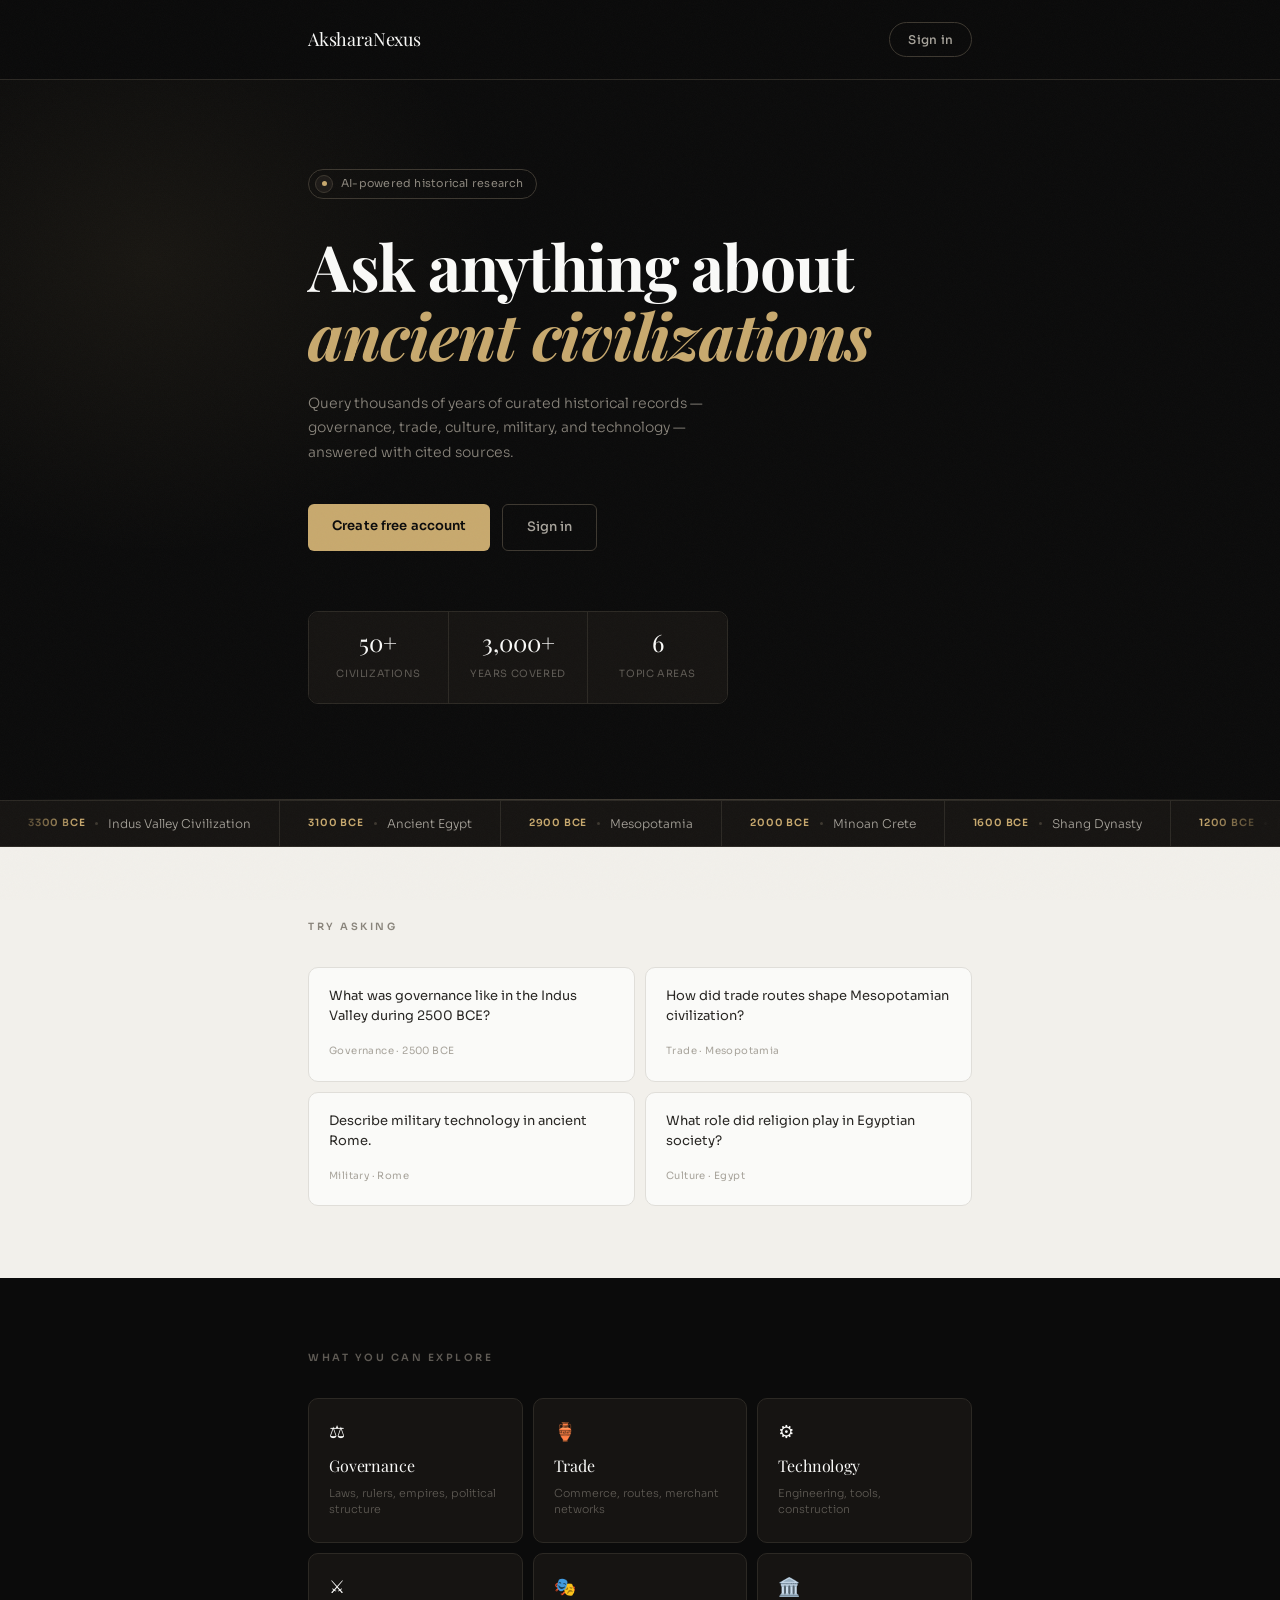
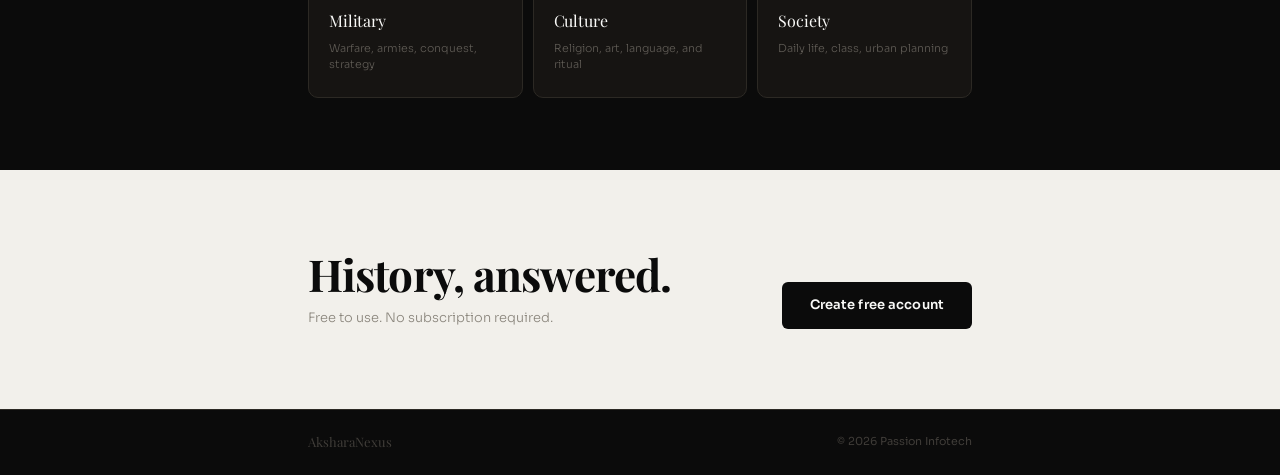
==== src/main/resources/AI/index.html @ 21441aad "shit ton of work done again" ====
<!DOCTYPE html>
<html lang="en">
<head>
    <meta charset="UTF-8">
    <meta name="viewport" content="width=device-width, initial-scale=1.0">
    <title>AksharaNexus — Historical Knowledge Oracle</title>
    <link rel="stylesheet" href="css/base.css">
    <link rel="stylesheet" href="css/landing.css">
</head>
<body>

<nav class="nav">
    <div class="container">
        <a href="index.html" class="nav-brand">AksharaNexus</a>
        <a href="login.html" class="nav-signin cta-login">Sign in</a>
    </div>
</nav>

<section class="hero">
    <div class="container">
        <div class="hero-pill">
            <span class="hero-pill-dot"></span>
            AI-powered historical research
        </div>
        <h1>Ask anything about<br><em>ancient civilizations</em></h1>
        <p class="hero-sub">Query thousands of years of curated historical records — governance, trade, culture, military, and technology — answered with cited sources.</p>
        <div class="hero-actions">
            <a href="register.html" class="btn-primary cta-register">Create free account</a>
            <a href="login.html" class="btn-ghost cta-login">Sign in</a>
        </div>
        <div class="stat-strip">
            <div class="stat-item">
                <span class="stat-value">50+</span>
                <span class="stat-label">Civilizations</span>
            </div>
            <div class="stat-item">
                <span class="stat-value">3,000+</span>
                <span class="stat-label">Years covered</span>
            </div>
            <div class="stat-item">
                <span class="stat-value">6</span>
                <span class="stat-label">Topic areas</span>
            </div>
        </div>
    </div>
</section>

<!-- Auto-scrolling civilization timeline strip -->
<div class="timeline-strip" aria-hidden="true">
    <div class="timeline-track" id="timeline-track">
        <div class="timeline-item"><span class="timeline-era">3300 BCE</span><span class="timeline-dot"></span><span class="timeline-civ">Indus Valley Civilization</span></div>
        <div class="timeline-item"><span class="timeline-era">3100 BCE</span><span class="timeline-dot"></span><span class="timeline-civ">Ancient Egypt</span></div>
        <div class="timeline-item"><span class="timeline-era">2900 BCE</span><span class="timeline-dot"></span><span class="timeline-civ">Mesopotamia</span></div>
        <div class="timeline-item"><span class="timeline-era">2000 BCE</span><span class="timeline-dot"></span><span class="timeline-civ">Minoan Crete</span></div>
        <div class="timeline-item"><span class="timeline-era">1600 BCE</span><span class="timeline-dot"></span><span class="timeline-civ">Shang Dynasty</span></div>
        <div class="timeline-item"><span class="timeline-era">1200 BCE</span><span class="timeline-dot"></span><span class="timeline-civ">Phoenicia</span></div>
        <div class="timeline-item"><span class="timeline-era">800 BCE</span><span class="timeline-dot"></span><span class="timeline-civ">Ancient Greece</span></div>
        <div class="timeline-item"><span class="timeline-era">550 BCE</span><span class="timeline-dot"></span><span class="timeline-civ">Achaemenid Persia</span></div>
        <div class="timeline-item"><span class="timeline-era">321 BCE</span><span class="timeline-dot"></span><span class="timeline-civ">Maurya Empire</span></div>
        <div class="timeline-item"><span class="timeline-era">264 BCE</span><span class="timeline-dot"></span><span class="timeline-civ">Roman Republic</span></div>
        <div class="timeline-item"><span class="timeline-era">206 BCE</span><span class="timeline-dot"></span><span class="timeline-civ">Han Dynasty</span></div>
        <div class="timeline-item"><span class="timeline-era">100 CE</span><span class="timeline-dot"></span><span class="timeline-civ">Kushan Empire</span></div>
        <!-- duplicate for seamless loop -->
        <div class="timeline-item"><span class="timeline-era">3300 BCE</span><span class="timeline-dot"></span><span class="timeline-civ">Indus Valley Civilization</span></div>
        <div class="timeline-item"><span class="timeline-era">3100 BCE</span><span class="timeline-dot"></span><span class="timeline-civ">Ancient Egypt</span></div>
        <div class="timeline-item"><span class="timeline-era">2900 BCE</span><span class="timeline-dot"></span><span class="timeline-civ">Mesopotamia</span></div>
        <div class="timeline-item"><span class="timeline-era">2000 BCE</span><span class="timeline-dot"></span><span class="timeline-civ">Minoan Crete</span></div>
        <div class="timeline-item"><span class="timeline-era">1600 BCE</span><span class="timeline-dot"></span><span class="timeline-civ">Shang Dynasty</span></div>
        <div class="timeline-item"><span class="timeline-era">1200 BCE</span><span class="timeline-dot"></span><span class="timeline-civ">Phoenicia</span></div>
        <div class="timeline-item"><span class="timeline-era">800 BCE</span><span class="timeline-dot"></span><span class="timeline-civ">Ancient Greece</span></div>
        <div class="timeline-item"><span class="timeline-era">550 BCE</span><span class="timeline-dot"></span><span class="timeline-civ">Achaemenid Persia</span></div>
        <div class="timeline-item"><span class="timeline-era">321 BCE</span><span class="timeline-dot"></span><span class="timeline-civ">Maurya Empire</span></div>
        <div class="timeline-item"><span class="timeline-era">264 BCE</span><span class="timeline-dot"></span><span class="timeline-civ">Roman Republic</span></div>
        <div class="timeline-item"><span class="timeline-era">206 BCE</span><span class="timeline-dot"></span><span class="timeline-civ">Han Dynasty</span></div>
        <div class="timeline-item"><span class="timeline-era">100 CE</span><span class="timeline-dot"></span><span class="timeline-civ">Kushan Empire</span></div>
    </div>
</div>

<section class="section-white">
    <div class="container">
        <div class="section-label reveal">Try asking</div>
        <div class="queries-grid">
            <a href="register.html" class="query-card reveal">
                <span class="query-text">What was governance like in the Indus Valley during 2500 BCE?</span>
                <div class="query-meta"><span class="query-tag">Governance · 2500 BCE</span><span class="query-arrow">→</span></div>
            </a>
            <a href="register.html" class="query-card reveal" style="transition-delay:0.07s">
                <span class="query-text">How did trade routes shape Mesopotamian civilization?</span>
                <div class="query-meta"><span class="query-tag">Trade · Mesopotamia</span><span class="query-arrow">→</span></div>
            </a>
            <a href="register.html" class="query-card reveal" style="transition-delay:0.13s">
                <span class="query-text">Describe military technology in ancient Rome.</span>
                <div class="query-meta"><span class="query-tag">Military · Rome</span><span class="query-arrow">→</span></div>
            </a>
            <a href="register.html" class="query-card reveal" style="transition-delay:0.19s">
                <span class="query-text">What role did religion play in Egyptian society?</span>
                <div class="query-meta"><span class="query-tag">Culture · Egypt</span><span class="query-arrow">→</span></div>
            </a>
        </div>
    </div>
</section>

<section class="section-dark">
    <div class="container">
        <div class="section-label reveal">What you can explore</div>
        <div class="topics-grid">
            <div class="topic-card reveal"><span class="topic-icon">⚖️</span><div class="topic-title">Governance</div><div class="topic-desc">Laws, rulers, empires, political structure</div></div>
            <div class="topic-card reveal" style="transition-delay:0.06s"><span class="topic-icon">🏺</span><div class="topic-title">Trade</div><div class="topic-desc">Commerce, routes, merchant networks</div></div>
            <div class="topic-card reveal" style="transition-delay:0.12s"><span class="topic-icon">⚙️</span><div class="topic-title">Technology</div><div class="topic-desc">Engineering, tools, construction</div></div>
            <div class="topic-card reveal" style="transition-delay:0.18s"><span class="topic-icon">⚔️</span><div class="topic-title">Military</div><div class="topic-desc">Warfare, armies, conquest, strategy</div></div>
            <div class="topic-card reveal" style="transition-delay:0.24s"><span class="topic-icon">🎭</span><div class="topic-title">Culture</div><div class="topic-desc">Religion, art, language, and ritual</div></div>
            <div class="topic-card reveal" style="transition-delay:0.30s"><span class="topic-icon">🏛️</span><div class="topic-title">Society</div><div class="topic-desc">Daily life, class, urban planning</div></div>
        </div>
    </div>
</section>

<section class="footer-cta">
    <div class="container">
        <div class="footer-cta-inner reveal">
            <div>
                <h2>History, answered.</h2>
                <p>Free to use. No subscription required.</p>
            </div>
            <a href="register.html" class="btn-dark cta-register">Create free account</a>
        </div>
    </div>
</section>

<footer class="footer-bar">
    <div class="container">
        <span class="footer-bar-brand">AksharaNexus</span>
        <span class="footer-bar-copy">© 2026 Passion Infotech</span>
    </div>
</footer>

<script src="js/api.js"></script>
<script src="js/landing.js"></script>
<script>
    // Scroll reveal
    const revealEls = document.querySelectorAll('.reveal');
    const io = new IntersectionObserver((entries) => {
        entries.forEach(e => { if (e.isIntersecting) { e.target.classList.add('visible'); io.unobserve(e.target); } });
    }, { threshold: 0.12 });
    revealEls.forEach(el => io.observe(el));
</script>
</body>
</html>
---- src/main/resources/AI/css/base.css ----
@import url('https://fonts.googleapis.com/css2?family=Playfair+Display:ital,wght@0,400;0,500;1,400&family=Sora:wght@300;400;500;600&display=swap');

*, *::before, *::after { box-sizing: border-box; margin: 0; padding: 0; }

:root {
    --black: #0B0B0B;
    --white: #FAFAF8;
    --off-white: #F2F0EB;
    --cream: #EDE8DF;
    --gray-50: #F5F4F1;
    --gray-100: #EDECEA;
    --gray-200: #E0DED9;
    --gray-300: #C8C5BE;
    --gray-400: #A8A49C;
    --gray-500: #8A857C;
    --gray-600: #5E5A54;
    --gray-700: #3F3C38;
    --gray-800: #2A2825;
    --gray-900: #1A1816;
    --dark-surface: #161412;
    --dark-surface-2: #1E1B18;
    --dark-border: #2C2924;
    --dark-border-hover: #3D3830;
    --accent: #C8A96E;
    --accent-dim: #8B7040;
    --accent-glow: rgba(200, 169, 110, 0.12);
    --radius-xs: 3px;
    --radius-sm: 6px;
    --radius-md: 10px;
    --radius-lg: 16px;
    --radius-pill: 99px;
    --font-serif: 'Playfair Display', Georgia, serif;
    --font-sans: 'Sora', system-ui, sans-serif;
    --max-width: 720px;
    --ease-out: cubic-bezier(0.16, 1, 0.3, 1);
    --ease-in-out: cubic-bezier(0.65, 0, 0.35, 1);
}

html { font-size: 16px; -webkit-font-smoothing: antialiased; -moz-osx-font-smoothing: grayscale; }
body { font-family: var(--font-sans); background: var(--black); color: var(--white); line-height: 1.6; }
a { text-decoration: none; color: inherit; }
button { cursor: pointer; font-family: var(--font-sans); border: none; background: none; }
input { font-family: var(--font-sans); }
textarea { font-family: var(--font-sans); }

.container {
    max-width: var(--max-width);
    margin: 0 auto;
    padding: 0 28px;
}
.serif { font-family: var(--font-serif); }

/* Grain overlay */
body::before {
    content: '';
    position: fixed;
    inset: 0;
    pointer-events: none;
    z-index: 999;
    opacity: 0.028;
    background-image: url("data:image/svg+xml,%3Csvg viewBox='0 0 256 256' xmlns='http://www.w3.org/2000/svg'%3E%3Cfilter id='noise'%3E%3CfeTurbulence type='fractalNoise' baseFrequency='0.9' numOctaves='4' stitchTiles='stitch'/%3E%3C/filter%3E%3Crect width='100%25' height='100%25' filter='url(%23noise)'/%3E%3C/svg%3E");
    background-size: 180px;
}
---- src/main/resources/AI/css/landing.css ----
/* ── NAV ─────────────────────────────────── */
.nav {
    padding: 22px 0;
    border-bottom: 1px solid var(--dark-border);
    position: sticky;
    top: 0;
    z-index: 100;
    background: rgba(11, 11, 11, 0.88);
    backdrop-filter: blur(14px);
    -webkit-backdrop-filter: blur(14px);
}
.nav .container {
    display: flex;
    align-items: center;
    justify-content: space-between;
}
.nav-brand {
    font-family: var(--font-serif);
    font-size: 18px;
    color: var(--white);
    letter-spacing: -0.01em;
}
.nav-signin {
    padding: 7px 18px;
    border: 1px solid var(--dark-border-hover);
    border-radius: var(--radius-pill);
    font-size: 12px;
    font-weight: 500;
    color: var(--gray-400);
    letter-spacing: 0.02em;
    transition: border-color 0.2s, color 0.2s, background 0.2s;
}
.nav-signin:hover {
    border-color: var(--accent);
    color: var(--accent);
    background: var(--accent-glow);
}

/* ── HERO ─────────────────────────────────── */
.hero {
    padding: 88px 0 96px;
    background: var(--black);
    position: relative;
    overflow: hidden;
}

/* Radial glow behind hero text */
.hero::before {
    content: '';
    position: absolute;
    top: -120px;
    left: -200px;
    width: 700px;
    height: 600px;
    background: radial-gradient(ellipse at center, rgba(200, 169, 110, 0.07) 0%, transparent 70%);
    pointer-events: none;
}

/* Horizontal rule accent */
.hero::after {
    content: '';
    position: absolute;
    bottom: 0;
    left: 0;
    right: 0;
    height: 1px;
    background: linear-gradient(90deg, transparent, var(--dark-border-hover) 30%, var(--dark-border-hover) 70%, transparent);
}

/* ── hero pill ── */
.hero-pill {
    display: inline-flex;
    align-items: center;
    gap: 8px;
    padding: 5px 12px 5px 6px;
    border: 1px solid var(--dark-border-hover);
    border-radius: var(--radius-pill);
    font-size: 11px;
    color: var(--gray-500);
    margin-bottom: 32px;
    letter-spacing: 0.02em;
    animation: fadeUp 0.7s var(--ease-out) both;
    animation-delay: 0.05s;
}
.hero-pill-dot {
    width: 18px; height: 18px;
    border-radius: 50%;
    background: var(--dark-surface-2);
    border: 1px solid var(--dark-border-hover);
    display: flex; align-items: center; justify-content: center;
    flex-shrink: 0;
}
.hero-pill-dot::after {
    content: '';
    width: 5px; height: 5px;
    background: var(--accent);
    border-radius: 50%;
    animation: pulse 2.4s ease-in-out infinite;
}
@keyframes pulse {
    0%, 100% { opacity: 1; transform: scale(1); }
    50% { opacity: 0.5; transform: scale(0.7); }
}

/* ── hero h1 ── */
.hero h1 {
    font-family: var(--font-serif);
    font-size: clamp(38px, 5.5vw, 64px);
    line-height: 1.08;
    color: var(--white);
    margin-bottom: 22px;
    max-width: 580px;
    letter-spacing: -0.02em;
    animation: fadeUp 0.7s var(--ease-out) both;
    animation-delay: 0.12s;
}
.hero h1 em {
    font-style: italic;
    color: var(--accent);
}

.hero-sub {
    font-size: 14px;
    color: var(--gray-500);
    line-height: 1.75;
    max-width: 440px;
    margin-bottom: 40px;
    font-weight: 300;
    animation: fadeUp 0.7s var(--ease-out) both;
    animation-delay: 0.18s;
}

.hero-actions {
    display: flex;
    gap: 12px;
    flex-wrap: wrap;
    margin-bottom: 60px;
    animation: fadeUp 0.7s var(--ease-out) both;
    animation-delay: 0.24s;
}

.btn-primary {
    padding: 12px 24px;
    background: var(--accent);
    color: var(--black);
    border-radius: var(--radius-sm);
    font-size: 13px;
    font-weight: 600;
    letter-spacing: 0.01em;
    transition: background 0.2s, transform 0.12s, box-shadow 0.2s;
    box-shadow: 0 0 0 0 var(--accent-glow);
}
.btn-primary:hover {
    background: #D4B97E;
    box-shadow: 0 4px 24px rgba(200, 169, 110, 0.25);
    transform: translateY(-1px);
}
.btn-primary:active { transform: scale(0.97) translateY(0); }

.btn-ghost {
    padding: 12px 24px;
    border: 1px solid var(--dark-border-hover);
    border-radius: var(--radius-sm);
    font-size: 13px;
    font-weight: 500;
    color: var(--gray-400);
    transition: border-color 0.2s, color 0.2s;
}
.btn-ghost:hover { border-color: var(--gray-500); color: var(--white); }

/* ── stat strip ── */
.stat-strip {
    display: flex;
    align-items: stretch;
    border: 1px solid var(--dark-border);
    border-radius: var(--radius-md);
    max-width: 420px;
    overflow: hidden;
    animation: fadeUp 0.7s var(--ease-out) both;
    animation-delay: 0.30s;
}
.stat-item {
    flex: 1;
    text-align: center;
    padding: 18px 10px;
    background: var(--dark-surface);
    transition: background 0.2s;
}
.stat-item:hover { background: var(--dark-surface-2); }
.stat-item:not(:last-child) { border-right: 1px solid var(--dark-border); }
.stat-value {
    font-family: var(--font-serif);
    font-size: 24px;
    color: var(--white);
    display: block;
    line-height: 1;
    margin-bottom: 5px;
}
.stat-label { font-size: 10px; color: var(--gray-600); letter-spacing: 0.06em; text-transform: uppercase; }

/* ── TIMELINE STRIP (new feature) ── */
.timeline-strip {
    background: var(--dark-surface);
    border-top: 1px solid var(--dark-border);
    border-bottom: 1px solid var(--dark-border);
    padding: 0;
    overflow: hidden;
    position: relative;
}
.timeline-strip::before,
.timeline-strip::after {
    content: '';
    position: absolute;
    top: 0; bottom: 0;
    width: 80px;
    z-index: 2;
    pointer-events: none;
}
.timeline-strip::before { left: 0; background: linear-gradient(90deg, var(--dark-surface), transparent); }
.timeline-strip::after  { right: 0; background: linear-gradient(-90deg, var(--dark-surface), transparent); }

.timeline-track {
    display: flex;
    gap: 0;
    animation: scrollLeft 38s linear infinite;
    width: max-content;
}
.timeline-track:hover { animation-play-state: paused; }

.timeline-item {
    display: flex;
    align-items: center;
    gap: 10px;
    padding: 13px 28px;
    border-right: 1px solid var(--dark-border);
    white-space: nowrap;
    flex-shrink: 0;
}
.timeline-era {
    font-size: 10px;
    font-weight: 600;
    color: var(--accent);
    letter-spacing: 0.08em;
    text-transform: uppercase;
}
.timeline-civ {
    font-size: 12px;
    color: var(--gray-400);
    font-weight: 300;
}
.timeline-dot {
    width: 3px; height: 3px;
    background: var(--dark-border-hover);
    border-radius: 50%;
    flex-shrink: 0;
}

@keyframes scrollLeft {
    from { transform: translateX(0); }
    to   { transform: translateX(-50%); }
}

/* ── QUERIES SECTION ── */
.section-white { background: var(--off-white); }
.section-dark  { background: var(--black); }
.section-white, .section-dark { padding: 72px 0; }

.section-label {
    font-size: 10px;
    font-weight: 600;
    letter-spacing: 2.5px;
    text-transform: uppercase;
    margin-bottom: 32px;
}
.section-white .section-label { color: var(--gray-500); }
.section-dark  .section-label { color: var(--gray-600); }

.queries-grid {
    display: grid;
    grid-template-columns: repeat(2, 1fr);
    gap: 10px;
}
@media (max-width: 600px) { .queries-grid { grid-template-columns: 1fr; } }

.query-card {
    padding: 18px 20px;
    background: var(--white);
    border: 1px solid var(--gray-200);
    border-radius: var(--radius-md);
    cursor: pointer;
    display: flex;
    flex-direction: column;
    gap: 14px;
    transition: border-color 0.2s, box-shadow 0.2s, transform 0.2s;
    position: relative;
    overflow: hidden;
}
.query-card::before {
    content: '';
    position: absolute;
    inset: 0;
    background: linear-gradient(135deg, rgba(200,169,110,0.04) 0%, transparent 60%);
    opacity: 0;
    transition: opacity 0.2s;
}
.query-card:hover {
    border-color: var(--gray-300);
    box-shadow: 0 4px 20px rgba(0,0,0,0.06);
    transform: translateY(-2px);
}
.query-card:hover::before { opacity: 1; }

.query-card .query-text {
    font-size: 13px;
    color: var(--gray-800);
    line-height: 1.55;
    font-weight: 400;
}
.query-card .query-meta {
    display: flex;
    align-items: center;
    justify-content: space-between;
}
.query-tag {
    font-size: 10px;
    color: var(--gray-400);
    letter-spacing: 0.04em;
}
.query-arrow {
    font-size: 14px;
    color: var(--gray-300);
    opacity: 0;
    transform: translateX(-4px);
    transition: opacity 0.2s, transform 0.2s, color 0.2s;
}
.query-card:hover .query-arrow {
    opacity: 1;
    transform: translateX(0);
    color: var(--accent);
}

/* ── TOPICS SECTION ── */
.topics-grid {
    display: grid;
    grid-template-columns: repeat(3, 1fr);
    gap: 10px;
}
@media (max-width: 600px) { .topics-grid { grid-template-columns: repeat(2, 1fr); } }

.topic-card {
    padding: 24px 20px;
    background: var(--dark-surface);
    border: 1px solid var(--dark-border);
    border-radius: var(--radius-md);
    transition: background 0.2s, border-color 0.2s, transform 0.2s;
    cursor: default;
    position: relative;
    overflow: hidden;
}
.topic-card::after {
    content: '';
    position: absolute;
    bottom: 0; left: 0; right: 0;
    height: 2px;
    background: linear-gradient(90deg, transparent, var(--accent), transparent);
    transform: scaleX(0);
    transform-origin: center;
    transition: transform 0.3s var(--ease-out);
}
.topic-card:hover {
    background: var(--dark-surface-2);
    border-color: var(--dark-border-hover);
    transform: translateY(-2px);
}
.topic-card:hover::after { transform: scaleX(1); }

.topic-icon {
    font-size: 18px;
    margin-bottom: 12px;
    display: block;
    line-height: 1;
}
.topic-title {
    font-family: var(--font-serif);
    font-size: 16px;
    color: var(--white);
    margin-bottom: 6px;
    letter-spacing: -0.01em;
}
.topic-desc { font-size: 11px; color: var(--gray-600); line-height: 1.5; font-weight: 300; }

/* ── FOOTER CTA ── */
.footer-cta {
    background: var(--off-white);
    padding: 80px 0;
    position: relative;
}
.footer-cta-inner {
    display: flex;
    align-items: flex-end;
    justify-content: space-between;
    gap: 32px;
    flex-wrap: wrap;
}
.footer-cta h2 {
    font-family: var(--font-serif);
    font-size: clamp(28px, 4vw, 44px);
    color: var(--black);
    letter-spacing: -0.02em;
    line-height: 1.1;
    margin-bottom: 10px;
}
.footer-cta p { font-size: 13px; color: var(--gray-500); font-weight: 300; }
.btn-dark {
    display: inline-block;
    padding: 13px 28px;
    background: var(--black);
    color: var(--white);
    border-radius: var(--radius-sm);
    font-size: 13px;
    font-weight: 600;
    letter-spacing: 0.01em;
    white-space: nowrap;
    transition: background 0.2s, transform 0.12s;
    flex-shrink: 0;
}
.btn-dark:hover { background: var(--gray-900); transform: translateY(-1px); }

/* ── FOOTER BAR ── */
.footer-bar {
    background: var(--black);
    border-top: 1px solid var(--dark-border);
    padding: 22px 0;
}
.footer-bar .container {
    display: flex;
    align-items: center;
    justify-content: space-between;
}
.footer-bar-brand { font-family: var(--font-serif); font-size: 13px; color: var(--gray-700); }
.footer-bar-copy  { font-size: 11px; color: var(--gray-700); }

/* ── SHARED ANIMATION ── */
@keyframes fadeUp {
    from { opacity: 0; transform: translateY(18px); }
    to   { opacity: 1; transform: translateY(0); }
}

.reveal {
    opacity: 0;
    transform: translateY(16px);
    transition: opacity 0.6s var(--ease-out), transform 0.6s var(--ease-out);
}
.reveal.visible {
    opacity: 1;
    transform: translateY(0);
}
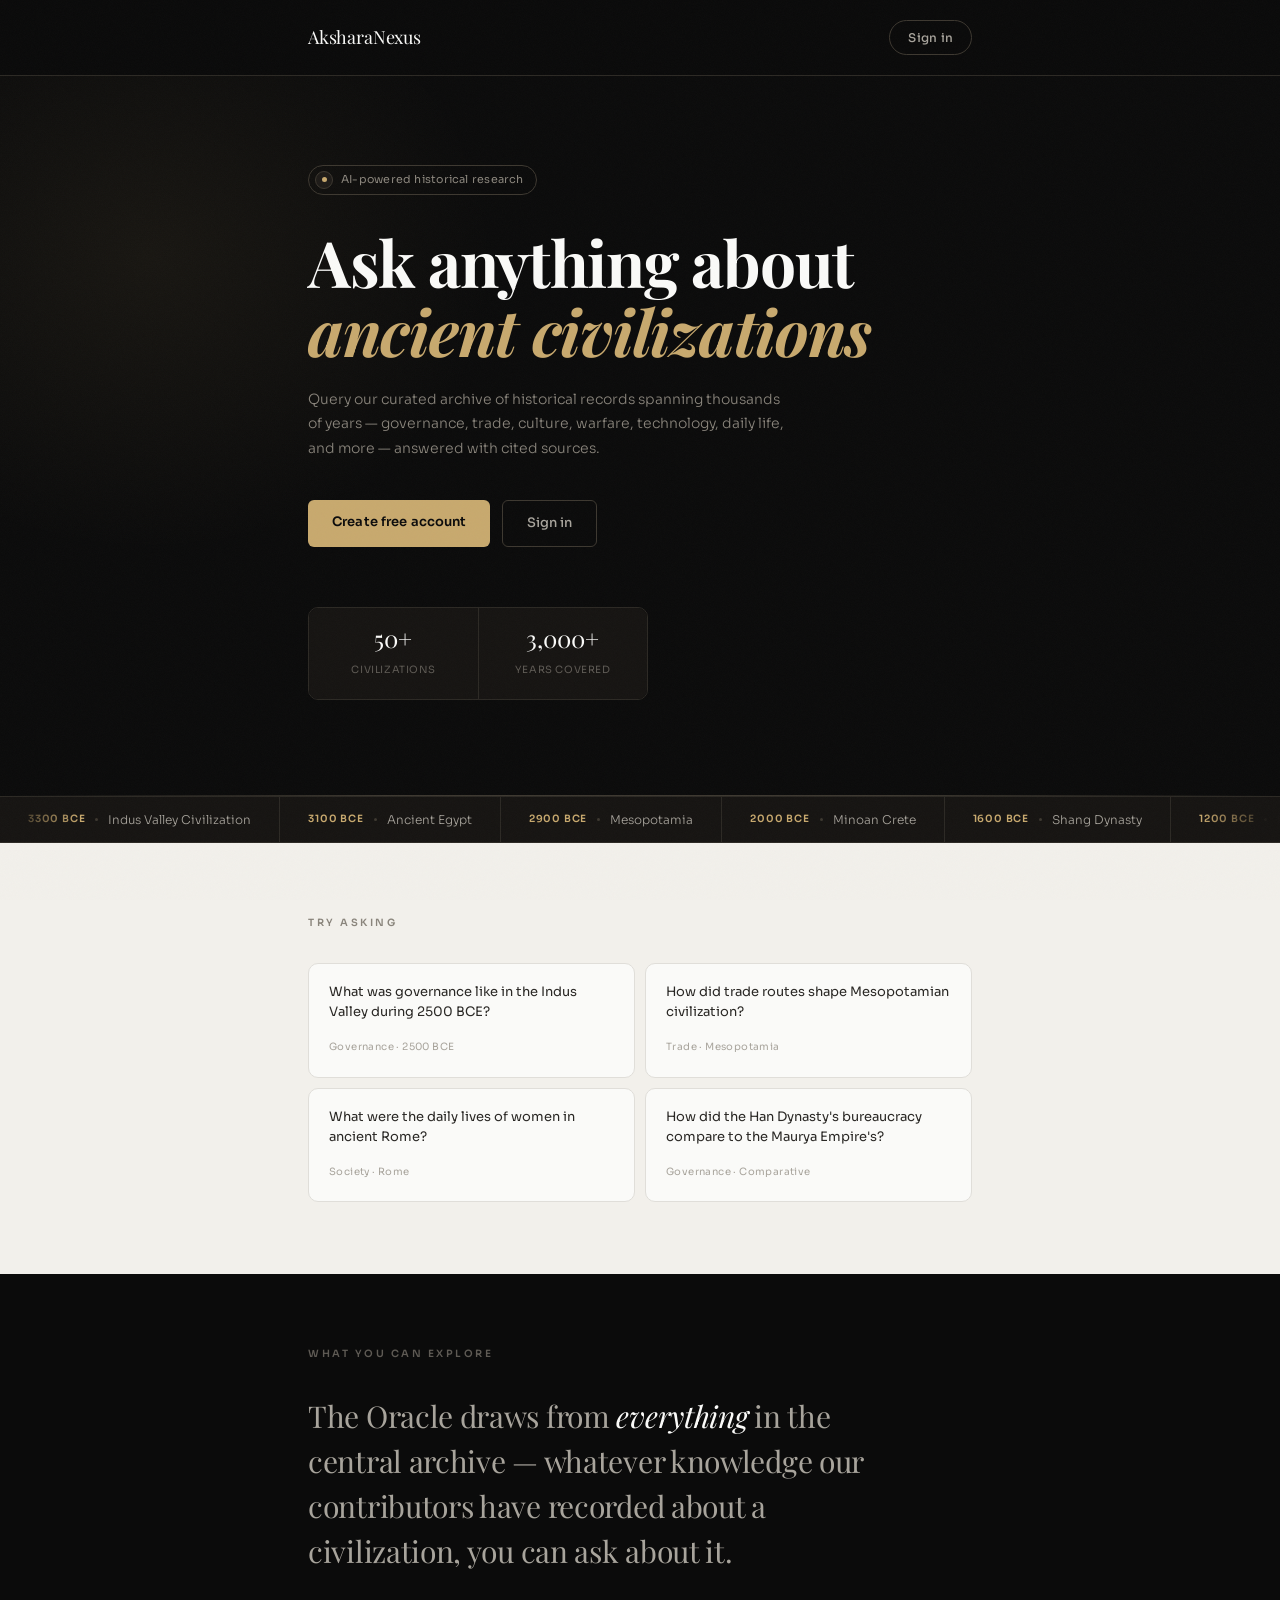
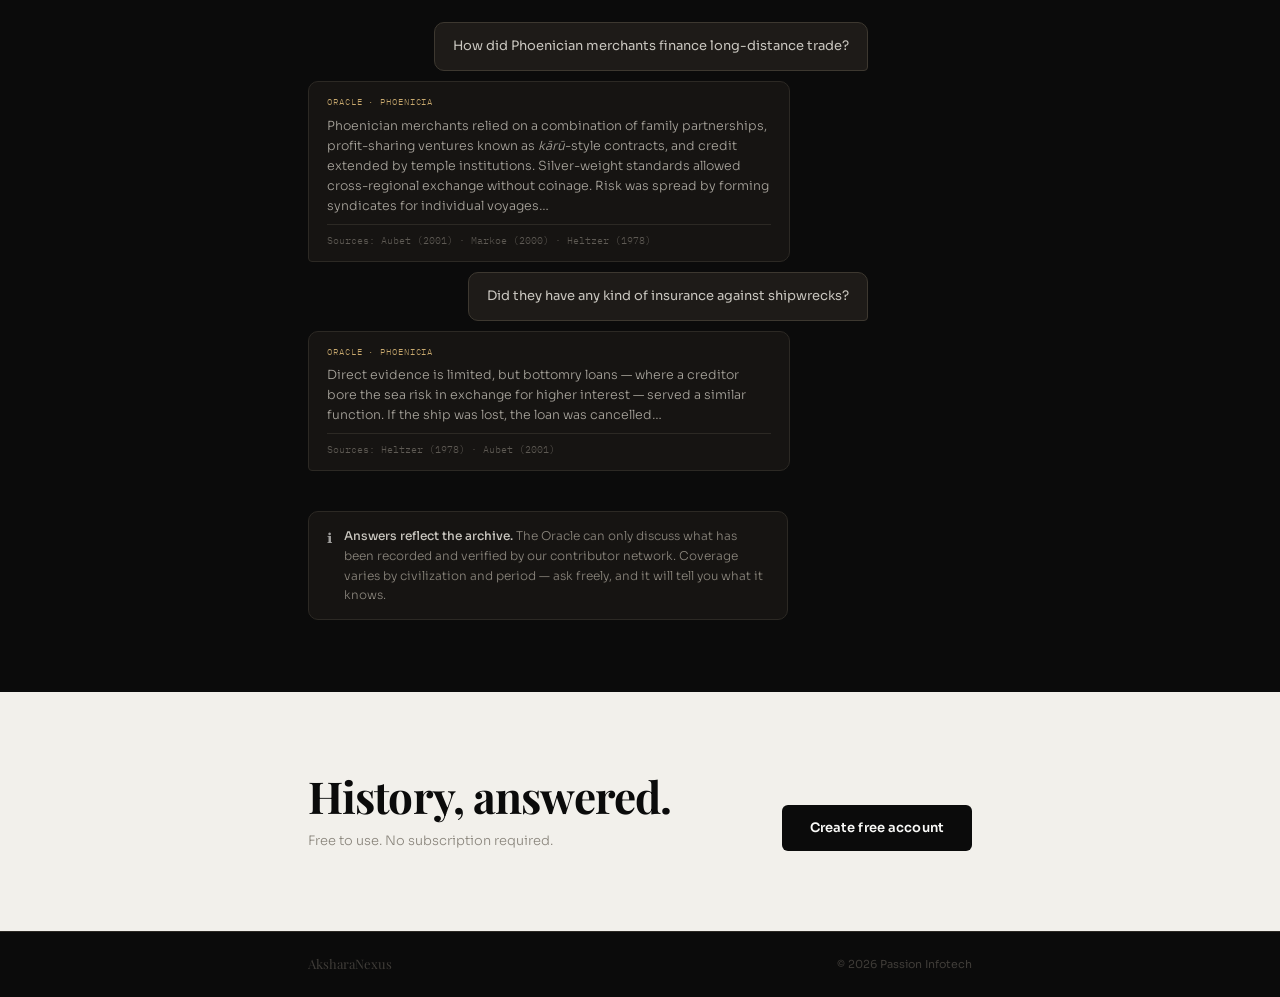
==== commit c95ad470: "Initial Prototype" ====
--- a/src/main/resources/AI/index.html
+++ b/src/main/resources/AI/index.html
@@ -16,6 +16,7 @@
     </div>
 </nav>
 
+<!-- ── HERO ── -->
 <section class="hero">
     <div class="container">
         <div class="hero-pill">
@@ -23,7 +24,7 @@
             AI-powered historical research
         </div>
         <h1>Ask anything about<br><em>ancient civilizations</em></h1>
-        <p class="hero-sub">Query thousands of years of curated historical records — governance, trade, culture, military, and technology — answered with cited sources.</p>
+        <p class="hero-sub">Query our curated archive of historical records spanning thousands of years — governance, trade, culture, warfare, technology, daily life, and more — answered with cited sources.</p>
         <div class="hero-actions">
             <a href="register.html" class="btn-primary cta-register">Create free account</a>
             <a href="login.html" class="btn-ghost cta-login">Sign in</a>
@@ -37,15 +38,11 @@
                 <span class="stat-value">3,000+</span>
                 <span class="stat-label">Years covered</span>
             </div>
-            <div class="stat-item">
-                <span class="stat-value">6</span>
-                <span class="stat-label">Topic areas</span>
-            </div>
         </div>
     </div>
 </section>
 
-<!-- Auto-scrolling civilization timeline strip -->
+<!-- ── Auto-scrolling civilization timeline strip ── -->
 <div class="timeline-strip" aria-hidden="true">
     <div class="timeline-track" id="timeline-track">
         <div class="timeline-item"><span class="timeline-era">3300 BCE</span><span class="timeline-dot"></span><span class="timeline-civ">Indus Valley Civilization</span></div>
@@ -76,6 +73,7 @@
     </div>
 </div>
 
+<!-- ── EXAMPLE QUERIES ── -->
 <section class="section-white">
     <div class="container">
         <div class="section-label reveal">Try asking</div>
@@ -89,31 +87,54 @@
                 <div class="query-meta"><span class="query-tag">Trade · Mesopotamia</span><span class="query-arrow">→</span></div>
             </a>
             <a href="register.html" class="query-card reveal" style="transition-delay:0.13s">
-                <span class="query-text">Describe military technology in ancient Rome.</span>
-                <div class="query-meta"><span class="query-tag">Military · Rome</span><span class="query-arrow">→</span></div>
+                <span class="query-text">What were the daily lives of women in ancient Rome?</span>
+                <div class="query-meta"><span class="query-tag">Society · Rome</span><span class="query-arrow">→</span></div>
             </a>
             <a href="register.html" class="query-card reveal" style="transition-delay:0.19s">
-                <span class="query-text">What role did religion play in Egyptian society?</span>
-                <div class="query-meta"><span class="query-tag">Culture · Egypt</span><span class="query-arrow">→</span></div>
+                <span class="query-text">How did the Han Dynasty's bureaucracy compare to the Maurya Empire's?</span>
+                <div class="query-meta"><span class="query-tag">Governance · Comparative</span><span class="query-arrow">→</span></div>
             </a>
         </div>
     </div>
 </section>
 
+<!-- ── OPEN-ENDED CAPABILITY SECTION ── -->
 <section class="section-dark">
     <div class="container">
         <div class="section-label reveal">What you can explore</div>
-        <div class="topics-grid">
-            <div class="topic-card reveal"><span class="topic-icon">⚖️</span><div class="topic-title">Governance</div><div class="topic-desc">Laws, rulers, empires, political structure</div></div>
-            <div class="topic-card reveal" style="transition-delay:0.06s"><span class="topic-icon">🏺</span><div class="topic-title">Trade</div><div class="topic-desc">Commerce, routes, merchant networks</div></div>
-            <div class="topic-card reveal" style="transition-delay:0.12s"><span class="topic-icon">⚙️</span><div class="topic-title">Technology</div><div class="topic-desc">Engineering, tools, construction</div></div>
-            <div class="topic-card reveal" style="transition-delay:0.18s"><span class="topic-icon">⚔️</span><div class="topic-title">Military</div><div class="topic-desc">Warfare, armies, conquest, strategy</div></div>
-            <div class="topic-card reveal" style="transition-delay:0.24s"><span class="topic-icon">🎭</span><div class="topic-title">Culture</div><div class="topic-desc">Religion, art, language, and ritual</div></div>
-            <div class="topic-card reveal" style="transition-delay:0.30s"><span class="topic-icon">🏛️</span><div class="topic-title">Society</div><div class="topic-desc">Daily life, class, urban planning</div></div>
+
+        <div class="open-statement reveal">
+            <p>The Oracle draws from <em>everything</em> in the central archive — whatever knowledge our contributors have recorded about a civilization, you can ask about it.</p>
+        </div>
+
+        <!-- Illustrative conversation thread -->
+        <div class="example-thread reveal" style="transition-delay:0.08s">
+            <div class="thread-msg user">
+                How did Phoenician merchants finance long-distance trade?
+            </div>
+            <div class="thread-msg oracle">
+                <span class="oracle-label">Oracle · Phoenicia</span>
+                Phoenician merchants relied on a combination of family partnerships, profit-sharing ventures known as <em>kārū</em>-style contracts, and credit extended by temple institutions. Silver-weight standards allowed cross-regional exchange without coinage. Risk was spread by forming syndicates for individual voyages…
+                <span class="thread-cite">Sources: Aubet (2001) · Markoe (2000) · Heltzer (1978)</span>
+            </div>
+            <div class="thread-msg user">
+                Did they have any kind of insurance against shipwrecks?
+            </div>
+            <div class="thread-msg oracle">
+                <span class="oracle-label">Oracle · Phoenicia</span>
+                Direct evidence is limited, but bottomry loans — where a creditor bore the sea risk in exchange for higher interest — served a similar function. If the ship was lost, the loan was cancelled…
+                <span class="thread-cite">Sources: Heltzer (1978) · Aubet (2001)</span>
+            </div>
+        </div>
+
+        <div class="scope-note reveal" style="transition-delay:0.16s">
+            <span class="scope-note-icon">ℹ</span>
+            <p><strong>Answers reflect the archive.</strong> The Oracle can only discuss what has been recorded and verified by our contributor network. Coverage varies by civilization and period — ask freely, and it will tell you what it knows.</p>
         </div>
     </div>
 </section>
 
+<!-- ── FOOTER CTA ── -->
 <section class="footer-cta">
     <div class="container">
         <div class="footer-cta-inner reveal">
@@ -136,10 +157,25 @@
 <script src="js/api.js"></script>
 <script src="js/landing.js"></script>
 <script>
+    // Redirect logged-in users
+    document.addEventListener('DOMContentLoaded', () => {
+        if (typeof api !== 'undefined' && api.isLoggedIn()) {
+            document.querySelectorAll('.cta-register').forEach(el => {
+                el.textContent = 'Go to Oracle';
+                el.href = 'chat.html';
+            });
+            document.querySelectorAll('.cta-login').forEach(el => {
+                el.style.display = 'none';
+            });
+        }
+    });
+
     // Scroll reveal
     const revealEls = document.querySelectorAll('.reveal');
     const io = new IntersectionObserver((entries) => {
-        entries.forEach(e => { if (e.isIntersecting) { e.target.classList.add('visible'); io.unobserve(e.target); } });
+        entries.forEach(e => {
+            if (e.isIntersecting) { e.target.classList.add('visible'); io.unobserve(e.target); }
+        });
     }, { threshold: 0.12 });
     revealEls.forEach(el => io.observe(el));
 </script>
--- a/src/main/resources/AI/css/base.css
+++ b/src/main/resources/AI/css/base.css
@@ -1,46 +1,53 @@
-@import url('https://fonts.googleapis.com/css2?family=Playfair+Display:ital,wght@0,400;0,500;1,400&family=Sora:wght@300;400;500;600&display=swap');
+@import url('https://fonts.googleapis.com/css2?family=Playfair+Display:ital,wght@0,400;0,500;1,400&family=Sora:wght@300;400;500;600&family=IBM+Plex+Mono:wght@400;500&display=swap');
 
 *, *::before, *::after { box-sizing: border-box; margin: 0; padding: 0; }
 
 :root {
-    --black: #0B0B0B;
-    --white: #FAFAF8;
-    --off-white: #F2F0EB;
-    --cream: #EDE8DF;
-    --gray-50: #F5F4F1;
-    --gray-100: #EDECEA;
-    --gray-200: #E0DED9;
-    --gray-300: #C8C5BE;
-    --gray-400: #A8A49C;
-    --gray-500: #8A857C;
-    --gray-600: #5E5A54;
-    --gray-700: #3F3C38;
-    --gray-800: #2A2825;
-    --gray-900: #1A1816;
-    --dark-surface: #161412;
-    --dark-surface-2: #1E1B18;
-    --dark-border: #2C2924;
+    --black:             #0B0B0B;
+    --white:             #FAFAF8;
+    --off-white:         #F2F0EB;
+    --cream:             #EDE8DF;
+    --gray-50:           #F5F4F1;
+    --gray-100:          #EDECEA;
+    --gray-200:          #E0DED9;
+    --gray-300:          #C8C5BE;
+    --gray-400:          #A8A49C;
+    --gray-500:          #8A857C;
+    --gray-600:          #5E5A54;
+    --gray-700:          #3F3C38;
+    --gray-800:          #2A2825;
+    --gray-900:          #1A1816;
+
+    --dark-surface:      #161412;
+    --dark-surface-2:    #1E1B18;
+    --dark-border:       #2C2924;
     --dark-border-hover: #3D3830;
-    --accent: #C8A96E;
-    --accent-dim: #8B7040;
-    --accent-glow: rgba(200, 169, 110, 0.12);
-    --radius-xs: 3px;
-    --radius-sm: 6px;
-    --radius-md: 10px;
-    --radius-lg: 16px;
+
+    --accent:            #C8A96E;
+    --accent-dim:        #8B7040;
+    --accent-glow:       rgba(200, 169, 110, 0.12);
+
+    --radius-xs:   3px;
+    --radius-sm:   6px;
+    --radius-md:   10px;
+    --radius-lg:   16px;
     --radius-pill: 99px;
+
     --font-serif: 'Playfair Display', Georgia, serif;
-    --font-sans: 'Sora', system-ui, sans-serif;
+    --font-sans:  'Sora', system-ui, sans-serif;
+    --font-mono:  'IBM Plex Mono', ui-monospace, monospace;
+
     --max-width: 720px;
-    --ease-out: cubic-bezier(0.16, 1, 0.3, 1);
+
+    --ease-out:    cubic-bezier(0.16, 1, 0.3, 1);
     --ease-in-out: cubic-bezier(0.65, 0, 0.35, 1);
 }
 
 html { font-size: 16px; -webkit-font-smoothing: antialiased; -moz-osx-font-smoothing: grayscale; }
 body { font-family: var(--font-sans); background: var(--black); color: var(--white); line-height: 1.6; }
-a { text-decoration: none; color: inherit; }
-button { cursor: pointer; font-family: var(--font-sans); border: none; background: none; }
-input { font-family: var(--font-sans); }
+a        { text-decoration: none; color: inherit; }
+button   { cursor: pointer; font-family: var(--font-sans); border: none; background: none; }
+input    { font-family: var(--font-sans); }
 textarea { font-family: var(--font-sans); }
 
 .container {
@@ -48,7 +55,9 @@
     margin: 0 auto;
     padding: 0 28px;
 }
+
 .serif { font-family: var(--font-serif); }
+.mono  { font-family: var(--font-mono); }
 
 /* Grain overlay */
 body::before {
--- a/src/main/resources/AI/css/landing.css
+++ b/src/main/resources/AI/css/landing.css
@@ -1,6 +1,6 @@
 /* ── NAV ─────────────────────────────────── */
 .nav {
-    padding: 22px 0;
+    padding: 20px 0;
     border-bottom: 1px solid var(--dark-border);
     position: sticky;
     top: 0;
@@ -43,8 +43,6 @@
     position: relative;
     overflow: hidden;
 }
-
-/* Radial glow behind hero text */
 .hero::before {
     content: '';
     position: absolute;
@@ -52,22 +50,17 @@
     left: -200px;
     width: 700px;
     height: 600px;
-    background: radial-gradient(ellipse at center, rgba(200, 169, 110, 0.07) 0%, transparent 70%);
+    background: radial-gradient(ellipse at center, rgba(200,169,110,0.07) 0%, transparent 70%);
     pointer-events: none;
 }
-
-/* Horizontal rule accent */
 .hero::after {
     content: '';
     position: absolute;
-    bottom: 0;
-    left: 0;
-    right: 0;
+    bottom: 0; left: 0; right: 0;
     height: 1px;
     background: linear-gradient(90deg, transparent, var(--dark-border-hover) 30%, var(--dark-border-hover) 70%, transparent);
 }
 
-/* ── hero pill ── */
 .hero-pill {
     display: inline-flex;
     align-items: center;
@@ -99,10 +92,9 @@
 }
 @keyframes pulse {
     0%, 100% { opacity: 1; transform: scale(1); }
-    50% { opacity: 0.5; transform: scale(0.7); }
-}
-
-/* ── hero h1 ── */
+    50%       { opacity: 0.5; transform: scale(0.7); }
+}
+
 .hero h1 {
     font-family: var(--font-serif);
     font-size: clamp(38px, 5.5vw, 64px);
@@ -123,7 +115,7 @@
     font-size: 14px;
     color: var(--gray-500);
     line-height: 1.75;
-    max-width: 440px;
+    max-width: 480px;
     margin-bottom: 40px;
     font-weight: 300;
     animation: fadeUp 0.7s var(--ease-out) both;
@@ -148,11 +140,10 @@
     font-weight: 600;
     letter-spacing: 0.01em;
     transition: background 0.2s, transform 0.12s, box-shadow 0.2s;
-    box-shadow: 0 0 0 0 var(--accent-glow);
 }
 .btn-primary:hover {
     background: #D4B97E;
-    box-shadow: 0 4px 24px rgba(200, 169, 110, 0.25);
+    box-shadow: 0 4px 24px rgba(200,169,110,0.25);
     transform: translateY(-1px);
 }
 .btn-primary:active { transform: scale(0.97) translateY(0); }
@@ -168,13 +159,13 @@
 }
 .btn-ghost:hover { border-color: var(--gray-500); color: var(--white); }
 
-/* ── stat strip ── */
+/* ── STAT STRIP ── */
 .stat-strip {
     display: flex;
     align-items: stretch;
     border: 1px solid var(--dark-border);
     border-radius: var(--radius-md);
-    max-width: 420px;
+    max-width: 340px;
     overflow: hidden;
     animation: fadeUp 0.7s var(--ease-out) both;
     animation-delay: 0.30s;
@@ -196,14 +187,18 @@
     line-height: 1;
     margin-bottom: 5px;
 }
-.stat-label { font-size: 10px; color: var(--gray-600); letter-spacing: 0.06em; text-transform: uppercase; }
-
-/* ── TIMELINE STRIP (new feature) ── */
+.stat-label {
+    font-size: 10px;
+    color: var(--gray-600);
+    letter-spacing: 0.06em;
+    text-transform: uppercase;
+}
+
+/* ── TIMELINE STRIP ── */
 .timeline-strip {
     background: var(--dark-surface);
     border-top: 1px solid var(--dark-border);
     border-bottom: 1px solid var(--dark-border);
-    padding: 0;
     overflow: hidden;
     position: relative;
 }
@@ -216,12 +211,11 @@
     z-index: 2;
     pointer-events: none;
 }
-.timeline-strip::before { left: 0; background: linear-gradient(90deg, var(--dark-surface), transparent); }
+.timeline-strip::before { left:  0; background: linear-gradient(90deg,  var(--dark-surface), transparent); }
 .timeline-strip::after  { right: 0; background: linear-gradient(-90deg, var(--dark-surface), transparent); }
 
 .timeline-track {
     display: flex;
-    gap: 0;
     animation: scrollLeft 38s linear infinite;
     width: max-content;
 }
@@ -254,16 +248,16 @@
     border-radius: 50%;
     flex-shrink: 0;
 }
-
 @keyframes scrollLeft {
     from { transform: translateX(0); }
     to   { transform: translateX(-50%); }
 }
 
-/* ── QUERIES SECTION ── */
+/* ── SECTIONS ── */
 .section-white { background: var(--off-white); }
 .section-dark  { background: var(--black); }
-.section-white, .section-dark { padding: 72px 0; }
+.section-white,
+.section-dark  { padding: 72px 0; }
 
 .section-label {
     font-size: 10px;
@@ -275,6 +269,7 @@
 .section-white .section-label { color: var(--gray-500); }
 .section-dark  .section-label { color: var(--gray-600); }
 
+/* ── QUERY CARDS ── */
 .queries-grid {
     display: grid;
     grid-template-columns: repeat(2, 1fr);
@@ -310,13 +305,13 @@
 }
 .query-card:hover::before { opacity: 1; }
 
-.query-card .query-text {
+.query-text {
     font-size: 13px;
     color: var(--gray-800);
     line-height: 1.55;
     font-weight: 400;
 }
-.query-card .query-meta {
+.query-meta {
     display: flex;
     align-items: center;
     justify-content: space-between;
@@ -339,61 +334,108 @@
     color: var(--accent);
 }
 
-/* ── TOPICS SECTION ── */
-.topics-grid {
-    display: grid;
-    grid-template-columns: repeat(3, 1fr);
+/* ── OPEN-ENDED CAPABILITY SECTION ── */
+
+/* Large open statement block */
+.open-statement {
+    max-width: 600px;
+    margin-bottom: 48px;
+}
+.open-statement p {
+    font-family: var(--font-serif);
+    font-size: clamp(20px, 2.8vw, 30px);
+    color: var(--gray-400);
+    line-height: 1.5;
+    letter-spacing: -0.01em;
+    font-weight: 300;
+}
+.open-statement p em {
+    font-style: italic;
+    color: var(--white);
+}
+
+/* Example thread — shows how multi-turn conversation looks */
+.example-thread {
+    display: flex;
+    flex-direction: column;
     gap: 10px;
-}
-@media (max-width: 600px) { .topics-grid { grid-template-columns: repeat(2, 1fr); } }
-
-.topic-card {
-    padding: 24px 20px;
+    max-width: 560px;
+    margin-bottom: 40px;
+}
+.thread-msg {
+    padding: 13px 18px;
+    border-radius: var(--radius-md);
+    font-size: 13px;
+    line-height: 1.6;
+    max-width: 86%;
+}
+.thread-msg.user {
+    background: var(--dark-surface-2);
+    border: 1px solid var(--dark-border-hover);
+    color: var(--gray-300);
+    align-self: flex-end;
+    border-radius: var(--radius-md) var(--radius-md) 4px var(--radius-md);
+}
+.thread-msg.oracle {
     background: var(--dark-surface);
     border: 1px solid var(--dark-border);
+    color: var(--gray-400);
+    align-self: flex-start;
+    border-radius: var(--radius-md) var(--radius-md) var(--radius-md) 4px;
+    font-weight: 300;
+    font-size: 12.5px;
+}
+.thread-msg.oracle .oracle-label {
+    font-family: var(--font-mono);
+    font-size: 9px;
+    letter-spacing: 0.1em;
+    text-transform: uppercase;
+    color: var(--accent);
+    display: block;
+    margin-bottom: 6px;
+}
+.thread-cite {
+    font-family: var(--font-mono);
+    font-size: 9.5px;
+    color: var(--gray-600);
+    display: block;
+    margin-top: 8px;
+    padding-top: 8px;
+    border-top: 1px solid var(--dark-border);
+}
+
+/* Scope note */
+.scope-note {
+    display: flex;
+    align-items: flex-start;
+    gap: 12px;
+    padding: 14px 18px;
+    border: 1px solid var(--dark-border);
     border-radius: var(--radius-md);
-    transition: background 0.2s, border-color 0.2s, transform 0.2s;
-    cursor: default;
-    position: relative;
-    overflow: hidden;
-}
-.topic-card::after {
-    content: '';
-    position: absolute;
-    bottom: 0; left: 0; right: 0;
-    height: 2px;
-    background: linear-gradient(90deg, transparent, var(--accent), transparent);
-    transform: scaleX(0);
-    transform-origin: center;
-    transition: transform 0.3s var(--ease-out);
-}
-.topic-card:hover {
-    background: var(--dark-surface-2);
-    border-color: var(--dark-border-hover);
-    transform: translateY(-2px);
-}
-.topic-card:hover::after { transform: scaleX(1); }
-
-.topic-icon {
-    font-size: 18px;
-    margin-bottom: 12px;
-    display: block;
-    line-height: 1;
-}
-.topic-title {
-    font-family: var(--font-serif);
-    font-size: 16px;
-    color: var(--white);
-    margin-bottom: 6px;
-    letter-spacing: -0.01em;
-}
-.topic-desc { font-size: 11px; color: var(--gray-600); line-height: 1.5; font-weight: 300; }
+    max-width: 480px;
+    background: var(--dark-surface);
+}
+.scope-note-icon {
+    font-size: 14px;
+    margin-top: 1px;
+    flex-shrink: 0;
+    opacity: 0.6;
+}
+.scope-note p {
+    font-size: 12px;
+    color: var(--gray-500);
+    line-height: 1.65;
+    font-weight: 300;
+}
+.scope-note p strong {
+    color: var(--gray-300);
+    font-weight: 500;
+}
 
 /* ── FOOTER CTA ── */
 .footer-cta {
     background: var(--off-white);
     padding: 80px 0;
-    position: relative;
 }
 .footer-cta-inner {
     display: flex;
@@ -410,7 +452,11 @@
     line-height: 1.1;
     margin-bottom: 10px;
 }
-.footer-cta p { font-size: 13px; color: var(--gray-500); font-weight: 300; }
+.footer-cta p {
+    font-size: 13px;
+    color: var(--gray-500);
+    font-weight: 300;
+}
 .btn-dark {
     display: inline-block;
     padding: 13px 28px;
@@ -440,12 +486,11 @@
 .footer-bar-brand { font-family: var(--font-serif); font-size: 13px; color: var(--gray-700); }
 .footer-bar-copy  { font-size: 11px; color: var(--gray-700); }
 
-/* ── SHARED ANIMATION ── */
+/* ── ANIMATION ── */
 @keyframes fadeUp {
     from { opacity: 0; transform: translateY(18px); }
     to   { opacity: 1; transform: translateY(0); }
 }
-
 .reveal {
     opacity: 0;
     transform: translateY(16px);
